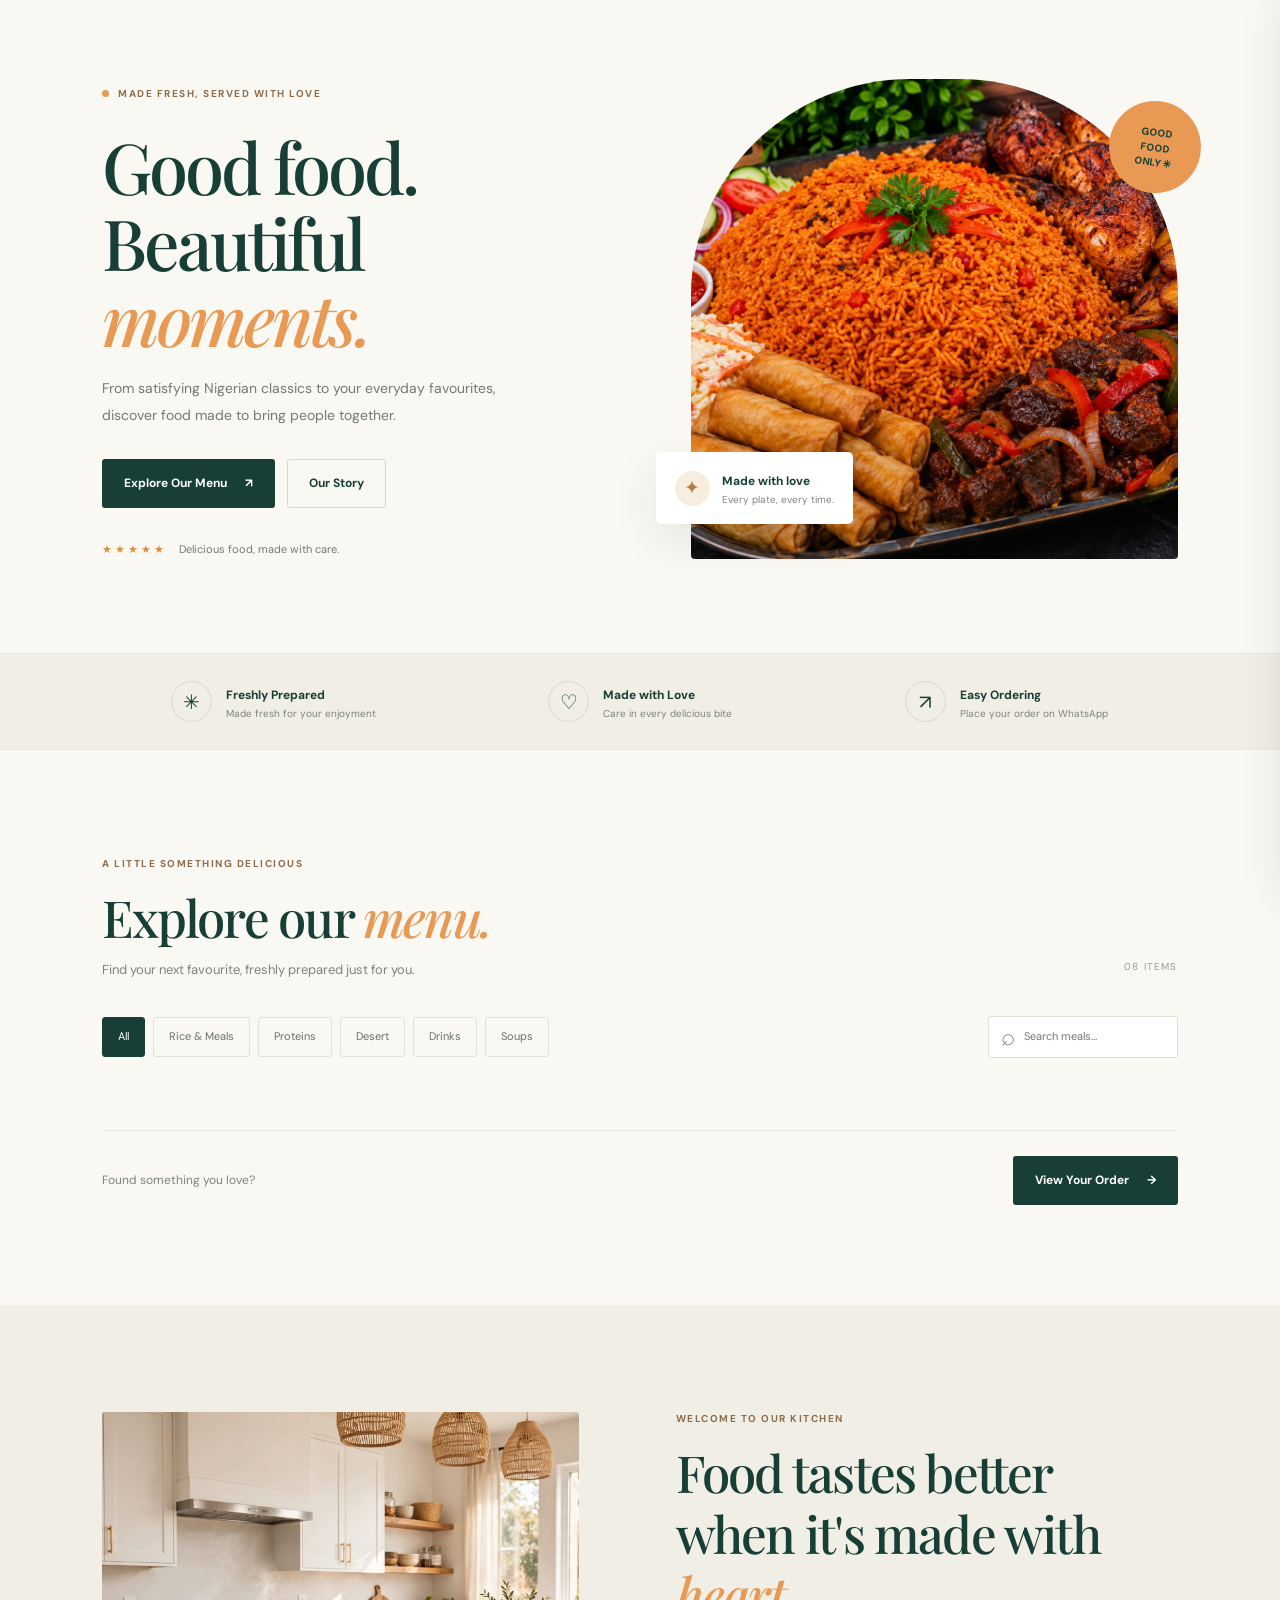
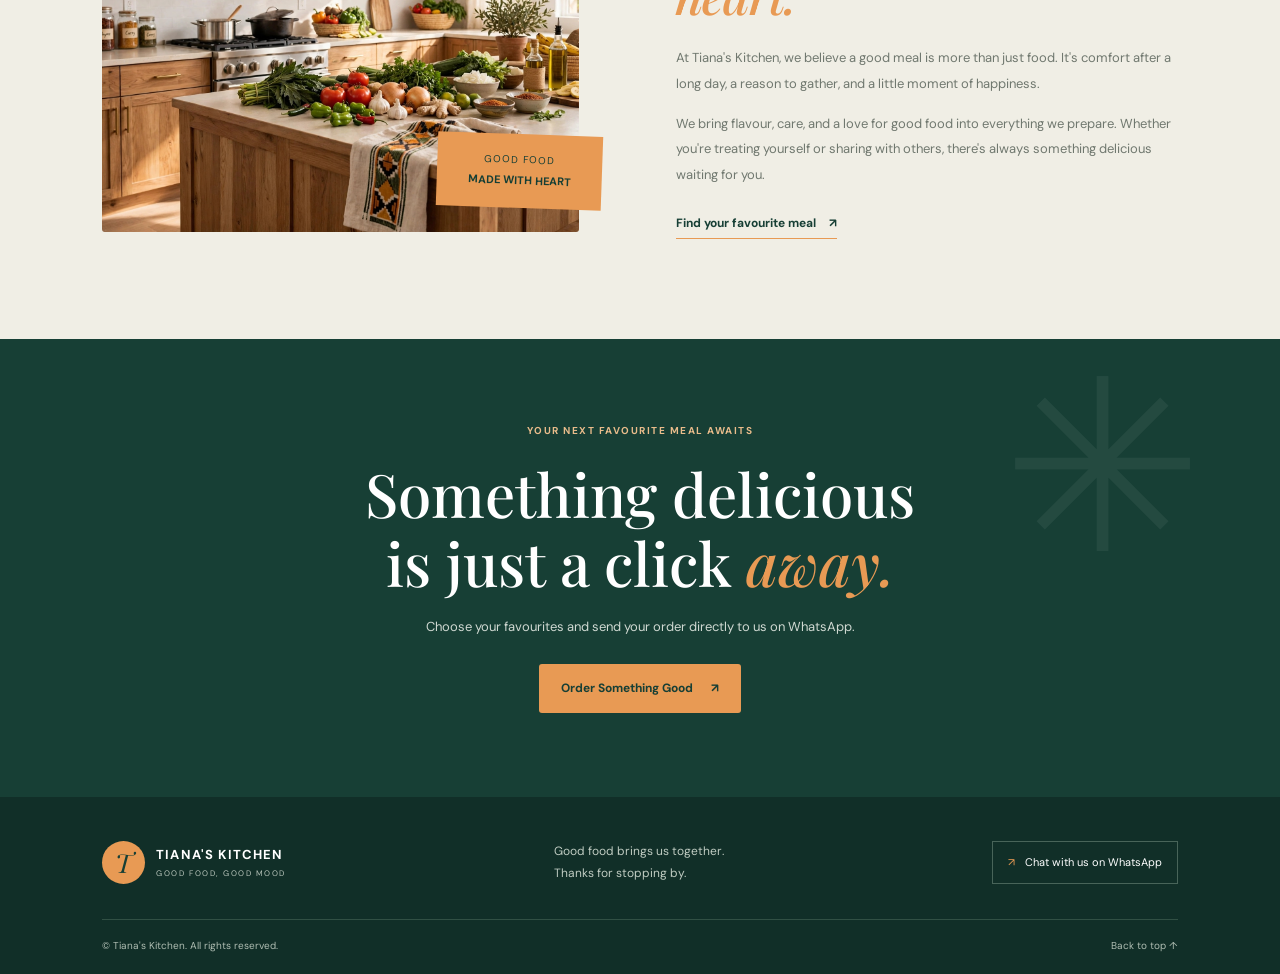
==== index.html @ a9c39710 "Upload project files" ====
<!DOCTYPE html>
<html lang="en">
<head>
  <meta charset="UTF-8">
  <meta name="viewport" content="width=device-width, initial-scale=1.0">
  <meta name="theme-color" content="#173f35">
  <meta name="description" content="Discover delicious meals at Tiana's Kitchen. Explore our menu and order your favourites on WhatsApp.">
  <title>Tiana's Kitchen | Good Food, Beautifully Made</title>
  <link rel="icon" href="FAVICON.jpg">
  <link rel="preconnect" href="https://fonts.googleapis.com">
  <link rel="preconnect" href="https://fonts.gstatic.com" crossorigin>
  <link href="https://fonts.googleapis.com/css2?family=DM+Sans:wght@400;500;600;700&family=Playfair+Display:wght@500;600;700&display=swap" rel="stylesheet">
  <link rel="stylesheet" href="style.css">
</head>
<body>

  <!-- Announcennouncement">
    Freshly prepared, full of flavour, made with love.
  </div>

  <!--Header>
  <header class="header" id="top">
    <a class="logo" href="#top" aria-label="Tiana's Kitchen home">
      <span class="logo-mark">T</span>
      <span class="logo-copy">
        <strong>TIANA'S KITCHEN</strong>
        <small>GOOD FOOD, GOOD MOOD</small>
      </span>
    </a>

    <button class="menu-toggle" id="menuToggle"
      aria-label="Toggle navigation" aria-expanded="false">
      ☰
    </button>

    <nav class="nav" id="mainNav">
      <a href="#top">Home</a>
      <a href="#menu">Our Menu</a>
      <a href="#story">Our Story</a>
      <a href="#contact">Contact</a>
    </nav>

    <button class="header-cart" id="headerCart">
      <span>My Order</span>
      <span class="cart-count" id="headerCartCount">0</span>
    </button>
  </header>

  <main>
    <!-- Hero -->
    <section class="hero">
      <div class="hero-content">
        <span class="eyebrow">
          <span class="eyebrow-dot"></span>
          MADE FRESH, SERVED WITH LOVE
        </span>

        <h1>Good food.<br>Beautiful <em>moments.</em></h1>

        <p class="hero-description">
          From satisfying Nigerian classics to your everyday favourites,
          discover food made to bring people together.
        </p>

        <div class="hero-actions">
          <a href="#menu" class="button button-primary">
            Explore Our Menu <span>↗</span>
          </a>
          <a href="#story" class="button button-outline">
            Our Story
          </a>
        </div>

        <div class="hero-note">
          <span class="stars">★★★★★</span>
          <span>Delicious food, made with care.</span>
        </div>
      </div>

      <div class="hero-visual">
        <img
          src="party-jollof-combo.png"
          alt="A freshly prepared meal"
          class="hero-image"
        >
        <div class="hero-image-overlay"></div>

        <div class="floating-card">
          <span class="floating-icon">✦</span>
          <div>
            <strong>Made with love</strong>
            <p>Every plate, every time.</p>
          </div>
        </div>

        <div class="hero-stamp">
          <span>GOOD</span>
          <span>FOOD</span>
          <span>ONLY ✳</span>
        </div>
      </div>
    </section>

    <!-- Benefits -->
    <section class="benefits" aria-label="Our values">
      <div class="benefit">
        <span class="benefit-icon">✳</span>
        <div>
          <strong>Freshly Prepared</strong>
          <p>Made fresh for your enjoyment</p>
        </div>
      </div>

      <div class="benefit">
        <span class="benefit-icon">♡</span>
        <div>
          <strong>Made with Love</strong>
          <p>Care in every delicious bite</p>
        </div>
      </div>

      <div class="benefit">
        <span class="benefit-icon">↗</span>
        <div>
          <strong>Easy Ordering</strong>
          <p>Place your order on WhatsApp</p>
        </div>
      </div>
    </section>

    <!-- Menu -->
    <section class="menu-section section-padding" id="menu">
      <div class="section-heading">
        <div>
          <span class="eyebrow">A LITTLE SOMETHING DELICIOUS</span>
          <h2>Explore our <em>menu.</em></h2>
          <p>Find your next favourite, freshly prepared just for you.</p>
        </div>

        <span class="menu-counter" id="menuCounter">08 ITEMS</span>
      </div>

      <div class="menu-toolbar">
        <div class="category-list" id="categoryList">
          <button class="category-btn active" data-category="All">All</button>
          <button class="category-btn" data-category="Rice & Meals">Rice & Meals</button>
          <button class="category-btn" data-category="Proteins">Proteins</button>
          <button class="category-btn" data-category="Desert">Desert</button>
          <button class="category-btn" data-category="Drinks">Drinks</button>
          <button class="category-btn" data-category="Soups">Soups</button>
        </div>

        <label class="search-box">
          <span>⌕</span>
          <input
            type="search"
            id="menuSearch"
            placeholder="Search meals..."
            aria-label="Search meals"
          >
        </label>
      </div>

      <div class="meal-grid" id="mealGrid"></div>

      <div class="empty-state" id="emptyState" hidden>
        <span>⌕</span>
        <h3>No meals found</h3>
        <p>Try another search or choose a different category.</p>
        <button class="button button-primary" id="resetFilters">View all meals</button>
      </div>

      <div class="menu-bottom">
        <p>Found something you love?</p>
        <button class="button button-dark" id="viewCartButton">
          View Your Order <span>→</span>
        </button>
      </div>
    </section>

    <!-- Story -->
    <section class="story-section section-padding" id="story">
      <div class="story-image-wrap">
        <img
          src="IMG-20261110-WA9549.jpg"
          alt="A warm and welcoming kitchen"
          loading="lazy"
        >
        <div class="story-badge">
          <span>GOOD FOOD</span>
          <strong>MADE WITH HEART</strong>
        </div>
      </div>

      <div class="story-content">
        <span class="eyebrow">WELCOME TO OUR KITCHEN</span>
        <h2>Food tastes better when it's made with <em>heart.</em></h2>
        <p>
          At Tiana's Kitchen, we believe a good meal is more than just food.
          It's comfort after a long day, a reason to gather, and a little
          moment of happiness.
        </p>
        <p>
          We bring flavour, care, and a love for good food into everything
          we prepare. Whether you're treating yourself or sharing with
          others, there's always something delicious waiting for you.
        </p>
        <a href="#menu" class="text-link">Find your favourite meal <span>↗</span></a>
      </div>
    </section>

    <!-- CTA -->
    <section class="cta-section">
      <div class="cta-decoration">✳</div>
      <span class="eyebrow">YOUR NEXT FAVOURITE MEAL AWAITS</span>
      <h2>Something delicious<br>is just a click <em>away.</em></h2>
      <p>Choose your favourites and send your order directly to us on WhatsApp.</p>
      <a href="#menu" class="button button-light">Order Something Good <span>↗</span></a>
    </section>
  </main>

  <!-- Footer -->
  <footer class="footer" id="contact">
    <div class="footer-main">
      <a class="logo footer-logo" href="#top">
        <span class="logo-mark">T</span>
        <span class="logo-copy">
          <strong>TIANA'S KITCHEN</strong>
          <small>GOOD FOOD, GOOD MOOD</small>
        </span>
      </a>

      <p>Good food brings us together.<br>Thanks for stopping by.</p>

      <a class="footer-contact" id="footerWhatsApp" href="#" target="_blank" rel="noopener">
        <span>↗</span> Chat with us on WhatsApp
      </a>
    </div>

    <div class="footer-bottom">
      <span>© <span id="currentYear"></span> Tiana's Kitchen. All rights reserved.</span>
      <a href="#top">Back to top ↑</a>
    </div>
  </footer>

  <!-- Cart overlay -->
  <div class="cart-overlay" id="cartOverlay"></div>

  <!-- Cart drawer -->
  <aside class="cart-drawer" id="cartDrawer" aria-label="Your order" aria-hidden="true">
    <div class="cart-header">
      <div>
        <span class="eyebrow">YOUR SELECTION</span>
        <h2>Your <em>order.</em></h2>
      </div>
      <button class="close-cart" id="closeCart" aria-label="Close cart">×</button>
    </div>

    <div class="cart-items" id="cartItems"></div>

    <div class="cart-empty" id="cartEmpty">
      <span>♡</span>
      <h3>Your cart is waiting</h3>
      <p>Add something delicious from our menu.</p>
      <button class="button button-primary" id="continueShopping">Explore Menu</button>
    </div>

    <div class="cart-footer" id="cartFooter" hidden>
      <div class="subtotal-row">
        <span>Subtotal</span>
        <strong id="cartSubtotal">₦0</strong>
      </div>
      <p class="cart-disclaimer">
        Delivery fees and final details can be confirmed on WhatsApp.
      </p>
      <button class="button button-whatsapp" id="checkoutButton">
        <span>↗</span> Order via WhatsApp
      </button>
      <button class="clear-cart" id="clearCart">Clear order</button>
    </div>
  </aside>

  <!-- Mobile order bar -->
  <button class="mobile-cart-bar" id="mobileCartBar" hidden>
    <span>View your order · <span id="mobileCartCount">0</span> items</span>
    <strong id="mobileCartTotal">₦0</strong>
  </button>

  <div class="toast" id="toast" role="status" aria-live="polite"></div>

  <script src="script.js"></script>
</body>
</html>
---- style.css ----
:root {
  --green: #173f35;
  --green-light: #285b4b;
  --cream: #faf8f2;
  --white: #ffffff;
  --orange: #e89a54;
  --text: #26342e;
  --muted: #7d847d;
  --border: #e9e7df;
  --serif: "Playfair Display", Georgia, serif;
  --sans: "DM Sans", Arial, sans-serif;
  --shadow: 0 15px 45px rgba(26, 49, 39, 0.09);
}

* {
  box-sizing: border-box;
  margin: 0;
  padding: 0;
}

html {
  scroll-behavior: smooth;
  scroll-padding-top: 95px;
}

body {
  background: var(--cream);
  color: var(--text);
  font-family: var(--sans);
  font-size: 15px;
  line-height: 1.6;
  overflow-x: hidden;
}

body.cart-open {
  overflow: hidden;
}

button,
input {
  font: inherit;
}

button,
a {
  -webkit-tap-highlight-color: transparent;
}

button {
  cursor: pointer;
}

a {
  color: inherit;
  text-decoration: none;
}

img {
  display: block;
  width: 100%;
  object-fit: cover;
}

button:focus-visible,
a:focus-visible,
input:focus-visible {
  outline: 3px solid var(--orange);
  outline-offset: 3px;
}

[hidden] {
  display: none !important;
}

/* Announcement */

.announcement {
  padding: 8px 16px;
  background: var(--green);
  color: #fff;
  text-align: center;
  font-size: 11px;
  letter-spacing: 0.09em;
}

/* Header */

.header {
  min-height: 86px;
  padding: 17px 6.5%;
  display: flex;
  align-items: center;
  justify-content: space-between;
  gap: 25px;
  background: var(--cream);
  border-bottom: 1px solid rgba(23, 63, 53, 0.08);
  position: sticky;
  top: 0;
  z-index: 20;
}

.logo {
  display: inline-flex;
  align-items: center;
  gap: 11px;
  flex-shrink: 0;
}

.logo-mark {
  width: 43px;
  height: 43px;
  display: grid;
  place-items: center;
  background: var(--green);
  color: white;
  border-radius: 50%;
  font-family: var(--serif);
  font-size: 26px;
  font-style: italic;
}

.logo-copy {
  display: flex;
  flex-direction: column;
  line-height: 1.35;
}

.logo-copy strong {
  color: var(--green);
  font-size: 13px;
  letter-spacing: 0.08em;
}

.logo-copy small {
  margin-top: 4px;
  font-size: 8px;
  letter-spacing: 0.19em;
  color: var(--muted);
}

.nav {
  display: flex;
  align-items: center;
  gap: clamp(17px, 3vw, 38px);
}

.nav a {
  color: #525d55;
  font-size: 13px;
  transition: color 0.2s;
}

.nav a:hover {
  color: var(--orange);
}

.header-cart {
  display: inline-flex;
  align-items: center;
  gap: 10px;
  padding: 11px 15px;
  border: 1px solid #d9ded7;
  border-radius: 4px;
  background: transparent;
  color: var(--green);
  font-size: 12px;
  font-weight: 700;
  white-space: nowrap;
}

.cart-count {
  min-width: 22px;
  height: 22px;
  padding: 0 5px;
  display: grid;
  place-items: center;
  background: var(--green);
  color: white;
  border-radius: 50%;
  font-size: 10px;
}

.menu-toggle {
  display: none;
  border: 0;
  background: none;
  color: var(--green);
  font-size: 27px;
}

/* Shared */

.section-padding {
  padding: 100px 8%;
}

.eyebrow {
  display: inline-flex;
  align-items: center;
  gap: 9px;
  color: #8b6d4c;
  font-size: 10px;
  font-weight: 700;
  letter-spacing: 0.15em;
}

.eyebrow-dot {
  width: 7px;
  height: 7px;
  background: var(--orange);
  border-radius: 50%;
}

h1,
h2,
h3 {
  font-weight: 500;
}

h1,
h2 {
  font-family: var(--serif);
}

h1 em,
h2 em {
  color: var(--orange);
  font-weight: 500;
}

.button {
  min-height: 49px;
  padding: 13px 21px;
  display: inline-flex;
  align-items: center;
  justify-content: center;
  gap: 18px;
  border: 1px solid transparent;
  border-radius: 3px;
  font-size: 12px;
  font-weight: 700;
  transition: background 0.2s, color 0.2s, transform 0.2s;
}

.button:hover {
  transform: translateY(-2px);
}

.button-primary {
  background: var(--green);
  color: white;
}

.button-primary:hover,
.button-dark:hover {
  background: var(--green-light);
}

.button-outline {
  border-color: #d7d9cf;
  background: transparent;
  color: var(--green);
}

.button-outline:hover {
  border-color: var(--green);
  background: white;
}

.button-dark {
  background: var(--green);
  color: white;
}

/* Hero */

.hero {
  min-height: 560px;
  padding: 65px 8% 80px;
  display: grid;
  grid-template-columns: 1fr 0.93fr;
  align-items: center;
  gap: 6%;
}

.hero-content {
  max-width: 560px;
  padding: 15px 0;
}

.hero h1 {
  margin: 24px 0 19px;
  color: var(--green);
  font-size: clamp(49px, 5.5vw, 76px);
  line-height: 1.08;
  letter-spacing: -0.045em;
}

.hero-description {
  max-width: 430px;
  color: #737a72;
  font-size: 14px;
  line-height: 1.95;
}

.hero-actions {
  margin-top: 29px;
  display: flex;
  flex-wrap: wrap;
  gap: 12px;
}

.hero-note {
  margin-top: 33px;
  display: flex;
  align-items: center;
  gap: 12px;
  color: #737a72;
  font-size: 11px;
}

.stars {
  color: #d78e43;
  letter-spacing: 3px;
}

.hero-visual {
  min-height: 410px;
  height: min(40vw, 480px);
  position: relative;
}

.hero-image {
  height: 100%;
  border-radius: 45% 45% 4px 4px;
  object-fit: cover;
}

.hero-image-overlay {
  position: absolute;
  inset: 0;
  border-radius: 45% 45% 4px 4px;
  background: linear-gradient(180deg, transparent 55%, rgba(20, 36, 25, 0.15));
  pointer-events: none;
}

.floating-card {
  position: absolute;
  left: -35px;
  bottom: 35px;
  padding: 16px 19px;
  display: flex;
  align-items: center;
  gap: 12px;
  background: white;
  box-shadow: var(--shadow);
  border-radius: 5px;
}

.floating-icon {
  width: 35px;
  height: 35px;
  display: grid;
  place-items: center;
  background: #f8eee0;
  color: #b87d3f;
  border-radius: 50%;
  font-size: 19px;
}

.floating-card strong {
  color: var(--green);
  font-size: 12px;
}

.floating-card p {
  color: var(--muted);
  font-size: 10px;
}

.hero-stamp {
  width: 92px;
  height: 92px;
  position: absolute;
  top: 22px;
  right: -23px;
  display: flex;
  flex-direction: column;
  justify-content: center;
  align-items: center;
  background: var(--orange);
  color: var(--green);
  border-radius: 50%;
  font-size: 10px;
  font-weight: 700;
  line-height: 1.5;
  transform: rotate(9deg);
}

/* Benefits */

.benefits {
  padding: 27px 8%;
  display: grid;
  grid-template-columns: repeat(3, 1fr);
  gap: 24px;
  background: #f0eee5;
  border-top: 1px solid #e9e6dc;
  border-bottom: 1px solid #e9e6dc;
}

.benefit {
  display: flex;
  justify-content: center;
  align-items: center;
  gap: 14px;
}

.benefit-icon {
  width: 41px;
  height: 41px;
  display: grid;
  place-items: center;
  flex-shrink: 0;
  border: 1px solid #dcd8cb;
  border-radius: 50%;
  color: var(--green);
  font-size: 20px;
}

.benefit strong {
  color: var(--green);
  font-size: 12px;
}

.benefit p {
  color: var(--muted);
  font-size: 10px;
}

/* Menu */

.menu-section {
  background: var(--cream);
}

.section-heading {
  display: flex;
  align-items: flex-end;
  justify-content: space-between;
  gap: 20px;
}

.section-heading h2,
.story-content h2 {
  margin-top: 13px;
  color: var(--green);
  font-size: clamp(36px, 4vw, 51px);
  line-height: 1.2;
  letter-spacing: -0.035em;
}

.section-heading p {
  margin-top: 12px;
  color: var(--muted);
  font-size: 13px;
}

.menu-counter {
  padding-bottom: 6px;
  color: #9a9b8e;
  font-size: 10px;
  letter-spacing: 0.12em;
  white-space: nowrap;
}

.menu-toolbar {
  margin: 35px 0 27px;
  display: flex;
  align-items: center;
  justify-content: space-between;
  gap: 20px;
}

.category-list {
  display: flex;
  flex-wrap: wrap;
  gap: 8px;
}

.category-btn {
  padding: 10px 15px;
  border: 1px solid #e1e0d7;
  border-radius: 3px;
  background: transparent;
  color: #687168;
  font-size: 11px;
  transition: 0.2s;
}

.category-btn:hover,
.category-btn.active {
  border-color: var(--green);
  background: var(--green);
  color: white;
}

.search-box {
  min-width: 190px;
  max-width: 240px;
  padding: 0 12px;
  display: flex;
  align-items: center;
  gap: 9px;
  border: 1px solid #e1e0d7;
  border-radius: 3px;
  background: white;
  color: #8c928b;
}

.search-box > span {
  font-size: 24px;
}

.search-box input {
  width: 100%;
  min-width: 0;
  padding: 11px 0;
  border: 0;
  outline: none;
  background: transparent;
  color: var(--text);
  font-size: 11px;
}

.meal-grid {
  display: grid;
  grid-template-columns: repeat(4, minmax(0, 1fr));
  gap: 25px 19px;
}

.meal-card {
  min-width: 0;
  overflow: hidden;
  border: 1px solid #eeece4;
  background: white;
  border-radius: 4px;
  transition: transform 0.25s, box-shadow 0.25s;
  animation: appear 0.35s ease both;
}

.meal-card:hover {
  transform: translateY(-5px);
  box-shadow: var(--shadow);
}

.meal-image-wrap {
  height: 190px;
  position: relative;
  overflow: hidden;
  background: #eee9df;
}

.meal-image {
  width: 100%;
  height: 100%;
  object-fit: cover;
  transition: transform 0.5s;
}

.meal-card:hover .meal-image {
  transform: scale(1.05);
}

.meal-tag {
  position: absolute;
  top: 12px;
  left: 12px;
  max-width: calc(100% - 24px);
  padding: 6px 9px;
  background: var(--cream);
  color: var(--green);
  border-radius: 2px;
  font-size: 9px;
  font-weight: 700;
}

.meal-content {
  padding: 16px 14px 14px;
}

.meal-category {
  color: #9a805f;
  font-size: 9px;
  font-weight: 700;
  letter-spacing: 0.1em;
  text-transform: uppercase;
}

.meal-content h3 {
  margin-top: 7px;
  color: var(--green);
  font-family: var(--serif);
  font-size: 19px;
  line-height: 1.3;
}

.meal-description {
  min-height: 47px;
  margin-top: 7px;
  color: var(--muted);
  font-size: 11px;
  line-height: 1.65;
}

.meal-card-bottom {
  margin-top: 15px;
  padding-top: 13px;
  display: flex;
  align-items: center;
  justify-content: space-between;
  gap: 8px;
  border-top: 1px solid #f0eee8;
}

.meal-price {
  color: var(--green);
  font-size: 15px;
  font-weight: 700;
  white-space: nowrap;
}

.add-button {
  width: 34px;
  height: 34px;
  display: grid;
  place-items: center;
  border: 0;
  border-radius: 3px;
  background: var(--green);
  color: white;
  font-size: 21px;
  transition: background 0.2s, transform 0.2s;
}

.add-button:hover {
  background: var(--orange);
  color: var(--green);
  transform: scale(1.05);
}

.empty-state {
  padding: 55px 15px;
  text-align: center;
}

.empty-state > span {
  color: var(--orange);
  font-size: 35px;
}

.empty-state h3 {
  margin-top: 10px;
  color: var(--green);
  font-family: var(--serif);
  font-size: 25px;
}

.empty-state p {
  margin: 7px 0 20px;
  color: var(--muted);
  font-size: 13px;
}

.menu-bottom {
  margin-top: 45px;
  padding-top: 25px;
  display: flex;
  align-items: center;
  justify-content: space-between;
  gap: 20px;
  border-top: 1px solid var(--border);
}

.menu-bottom p {
  color: var(--muted);
  font-size: 12px;
}

/* Story */

.story-section {
  display: grid;
  grid-template-columns: 0.95fr 1fr;
  align-items: center;
  gap: 9%;
  background: #f0eee5;
}

.story-image-wrap {
  height: 420px;
  position: relative;
}

.story-image-wrap img {
  height: 100%;
  border-radius: 3px;
}

.story-badge {
  min-width: 165px;
  padding: 18px;
  position: absolute;
  right: -23px;
  bottom: 25px;
  display: flex;
  flex-direction: column;
  gap: 4px;
  background: var(--orange);
  color: var(--green);
  text-align: center;
  transform: rotate(2deg);
}

.story-badge span {
  font-size: 10px;
  letter-spacing: 0.1em;
}

.story-badge strong {
  font-size: 11px;
}

.story-content h2 {
  margin-bottom: 20px;
}

.story-content > p {
  margin-bottom: 15px;
  color: #70786f;
  font-size: 13px;
  line-height: 1.95;
}

.text-link {
  margin-top: 12px;
  padding-bottom: 5px;
  display: inline-flex;
  gap: 13px;
  border-bottom: 1px solid var(--orange);
  color: var(--green);
  font-size: 12px;
  font-weight: 700;
}

/* CTA */

.cta-section {
  padding: 78px 20px 84px;
  position: relative;
  overflow: hidden;
  background: var(--green);
  color: white;
  text-align: center;
}

.cta-section .eyebrow {
  color: #e9bc8b;
}

.cta-section h2 {
  margin-top: 18px;
  font-size: clamp(39px, 5vw, 60px);
  line-height: 1.15;
}

.cta-section h2 em {
  color: var(--orange);
}

.cta-section > p {
  max-width: 470px;
  margin: 18px auto 25px;
  color: #d0d9d2;
  font-size: 13px;
  line-height: 1.8;
}

.button-light {
  background: var(--orange);
  color: var(--green);
}

.button-light:hover {
  background: white;
}

.cta-decoration {
  position: absolute;
  top: -62px;
  right: 6%;
  color: rgba(255, 255, 255, 0.06);
  font-size: 240px;
  pointer-events: none;
}

/* Footer */

.footer {
  padding: 44px 8% 20px;
  background: #112f28;
  color: white;
}

.footer-main {
  padding-bottom: 35px;
  display: flex;
  align-items: center;
  justify-content: space-between;
  flex-wrap: wrap;
  gap: 25px;
}

.footer-logo .logo-mark {
  background: var(--orange);
  color: var(--green);
}

.footer-logo .logo-copy strong {
  color: white;
}

.footer-logo .logo-copy small {
  color: #b7c4ba;
}

.footer-main > p {
  color: #c0ccc2;
  font-size: 12px;
  line-height: 1.8;
}

.footer-contact {
  padding: 12px 15px;
  border: 1px solid #486459;
  color: white;
  font-size: 11px;
}

.footer-contact span {
  margin-right: 7px;
  color: var(--orange);
}

.footer-bottom {
  padding-top: 18px;
  display: flex;
  justify-content: space-between;
  gap: 20px;
  border-top: 1px solid #315044;
  color: #b0beb3;
  font-size: 10px;
}

.footer-bottom a:hover {
  color: var(--orange);
}

/* Cart overlay and drawer */

.cart-overlay {
  position: fixed;
  inset: 0;
  z-index: 40;
  background: rgba(14, 28, 21, 0.55);
  opacity: 0;
  visibility: hidden;
  transition: opacity 0.25s, visibility 0.25s;
}

.cart-overlay.open {
  opacity: 1;
  visibility: visible;
}

.cart-drawer {
  width: min(440px, 100%);
  height: 100%;
  padding: 25px;
  position: fixed;
  top: 0;
  right: 0;
  z-index: 41;
  display: flex;
  flex-direction: column;
  background: var(--cream);
  box-shadow: -15px 0 45px rgba(0, 0, 0, 0.12);
  transform: translateX(105%);
  transition: transform 0.3s ease;
}

.cart-drawer.open {
  transform: translateX(0);
}

.cart-header {
  padding-bottom: 20px;
  display: flex;
  align-items: center;
  justify-content: space-between;
  border-bottom: 1px solid var(--border);
}

.cart-header h2 {
  margin-top: 5px;
  color: var(--green);
  font-size: 34px;
}

.close-cart {
  width: 38px;
  height: 38px;
  border: 1px solid var(--border);
  border-radius: 50%;
  background: white;
  color: var(--green);
  font-size: 25px;
}

.cart-items {
  flex: 1;
  min-height: 0;
  padding: 12px 0;
  overflow-y: auto;
}

.cart-item {
  padding: 15px 0;
  display: grid;
  grid-template-columns: 78px 1fr;
  gap: 13px;
  border-bottom: 1px solid var(--border);
}

.cart-item img {
  width: 78px;
  height: 83px;
  border-radius: 3px;
  background: #eee9df;
}

.cart-item h3 {
  color: var(--green);
  font-family: var(--serif);
  font-size: 16px;
}

.cart-item-price {
  margin-top: 4px;
  color: #777f75;
  font-size: 11px;
}

.cart-item-controls {
  margin-top: 10px;
  display: flex;
  align-items: center;
  gap: 10px;
}

.quantity-control {
  display: inline-flex;
  align-items: center;
  gap: 12px;
  border: 1px solid #dedfd6;
  border-radius: 3px;
  background: white;
}

.quantity-control button {
  width: 29px;
  height: 28px;
  border: 0;
  background: transparent;
  color: var(--green);
  font-size: 17px;
}

.quantity-control span {
  min-width: 10px;
  text-align: center;
  font-size: 12px;
}

.remove-item {
  border: 0;
  background: transparent;
  color: #9b6553;
  font-size: 10px;
}

.cart-empty {
  margin: auto 0;
  padding: 25px 0;
  text-align: center;
}

.cart-empty > span {
  color: var(--orange);
  font-size: 42px;
}

.cart-empty h3 {
  margin-top: 10px;
  color: var(--green);
  font-family: var(--serif);
  font-size: 24px;
}

.cart-empty p {
  margin: 7px 0 20px;
  color: var(--muted);
  font-size: 12px;
}

.cart-footer {
  padding-top: 20px;
  border-top: 1px solid var(--border);
}

.subtotal-row {
  display: flex;
  align-items: center;
  justify-content: space-between;
  color: var(--green);
  font-size: 14px;
}

.subtotal-row strong {
  font-size: 21px;
}

.cart-disclaimer {
  margin: 8px 0 16px;
  color: var(--muted);
  font-size: 10px;
  line-height: 1.7;
}

.button-whatsapp {
  width: 100%;
  background: #1e714a;
  color: white;
}

.button-whatsapp:hover {
  background: #155738;
}

.clear-cart {
  width: 100%;
  margin-top: 12px;
  padding: 8px;
  border: 0;
  background: transparent;
  color: #987365;
  font-size: 11px;
}

.mobile-cart-bar {
  display: none;
}

.toast {
  max-width: calc(100% - 30px);
  padding: 12px 18px;
  position: fixed;
  bottom: 25px;
  left: 50%;
  z-index: 60;
  background: var(--green);
  color: white;
  border-radius: 4px;
  box-shadow: var(--shadow);
  font-size: 12px;
  opacity: 0;
  pointer-events: none;
  transform: translate(-50%, 15px);
  transition: opacity 0.2s, transform 0.2s;
}

.toast.show {
  opacity: 1;
  transform: translate(-50%, 0);
}

/* Animations */

@keyframes appear {
  from {
    opacity: 0;
    transform: translateY(8px);
  }
  to {
    opacity: 1;
    transform: translateY(0);
  }
}

/* Tablet */

@media (max-width: 1050px) {
  .header {
    padding-right: 4%;
    padding-left: 4%;
  }

  .hero {
    padding-right: 6%;
    padding-left: 6%;
    gap: 5%;
  }

  .section-padding {
    padding: 80px 6%;
  }

  .meal-grid {
    grid-template-columns: repeat(3, minmax(0, 1fr));
  }

  .meal-image-wrap {
    height: 210px;
  }

  .nav {
    gap: 18px;
  }

  .logo-copy strong {
    font-size: 11px;
  }
}

/* Mobile */

@media (max-width: 760px) {
  html {
    scroll-padding-top: 76px;
  }

  body {
    padding-bottom: 0;
  }

  .announcement {
    padding: 7px 10px;
    font-size: 9px;
    letter-spacing: 0.04em;
  }

  .header {
    min-height: 72px;
    padding: 12px 5%;
    gap: 12px;
  }

  .logo {
    gap: 8px;
  }

  .logo-mark {
    width: 38px;
    height: 38px;
    font-size: 23px;
  }

  .logo-copy strong {
    font-size: 10px;
  }

  .logo-copy small {
    font-size: 7px;
  }

  .menu-toggle {
    display: block;
    margin-left: auto;
  }

  .nav {
    padding: 14px 5% 20px;
    position: absolute;
    top: 100%;
    right: 0;
    left: 0;
    display: none;
    align-items: stretch;
    flex-direction: column;
    gap: 0;
    background: var(--cream);
    border-bottom: 1px solid var(--border);
    box-shadow: 0 12px 20px rgba(0, 0, 0, 0.05);
  }

  .nav.open {
    display: flex;
  }

  .nav a {
    padding: 12px 0;
    border-bottom: 1px solid var(--border);
  }

  .header-cart {
    padding: 8px;
    gap: 7px;
    font-size: 10px;
  }

  .cart-count {
    min-width: 19px;
    height: 19px;
  }

  .hero {
    padding: 44px 6% 50px;
    grid-template-columns: 1fr;
    gap: 35px;
  }

  .hero h1 {
    margin-top: 19px;
    font-size: clamp(48px, 11vw, 66px);
  }

  .hero-description {
    font-size: 13px;
  }

  .hero-visual {
    width: 88%;
    height: 350px;
    min-height: 0;
    margin: 0 auto;
  }

  .floating-card {
    left: -20px;
    bottom: 25px;
    padding: 12px;
  }

  .hero-stamp {
    width: 75px;
    height: 75px;
    right: -20px;
    font-size: 8px;
  }

  .benefits {
    padding: 20px 6%;
    grid-template-columns: 1fr;
    gap: 17px;
  }

  .benefit {
    justify-content: flex-start;
  }

  .benefit-icon {
    width: 37px;
    height: 37px;
  }

  .section-padding {
    padding: 65px 5%;
  }

  .section-heading {
    align-items: flex-start;
  }

  .section-heading h2,
  .story-content h2 {
    font-size: 39px;
  }

  .section-heading p {
    max-width: 290px;
    font-size: 12px;
  }

  .menu-counter {
    padding-top: 7px;
    font-size: 8px;
  }

  .menu-toolbar {
    margin: 25px 0 23px;
    align-items: stretch;
    flex-direction: column-reverse;
    gap: 16px;
  }

  .search-box {
    width: 100%;
    max-width: none;
  }

  .category-list {
    flex-wrap: nowrap;
    padding-bottom: 5px;
    overflow-x: auto;
    scrollbar-width: thin;
  }

  .category-btn {
    flex-shrink: 0;
    padding: 9px 12px;
    font-size: 10px;
  }

  .meal-grid {
    grid-template-columns: repeat(2, minmax(0, 1fr));
    gap: 14px 11px;
  }

  .meal-image-wrap {
    height: clamp(120px, 36vw, 190px);
  }

  .meal-tag {
    top: 7px;
    left: 7px;
    padding: 5px 6px;
    font-size: 8px;
  }

  .meal-content {
    padding: 12px 10px 10px;
  }

  .meal-content h3 {
    font-size: 17px;
  }

  .meal-description {
    min-height: 62px;
    font-size: 10px;
  }

  .meal-card-bottom {
    margin-top: 11px;
    padding-top: 10px;
    gap: 4px;
  }

  .meal-price {
    font-size: 12px;
  }

  .add-button {
    width: 31px;
    height: 31px;
    flex-shrink: 0;
  }

  .menu-bottom {
    margin-top: 30px;
    align-items: flex-start;
    flex-direction: column;
  }

  .story-section {
    grid-template-columns: 1fr;
    gap: 40px;
  }

  .story-image-wrap {
    height: 310px;
    margin-right: 15px;
  }

  .story-badge {
    right: -15px;
    min-width: 145px;
  }

  .story-content > p {
    font-size: 12px;
  }

  .cta-section {
    padding: 65px 6%;
  }

  .cta-section h2 {
    font-size: 42px;
  }

  .cta-section > p {
    font-size: 12px;
  }

  .footer {
    padding: 35px 6% 20px;
  }

  .footer-main {
    align-items: flex-start;
    flex-direction: column;
    gap: 22px;
  }

  .footer-bottom {
    font-size: 9px;
  }

  .cart-drawer {
    padding: 20px;
  }

  .mobile-cart-bar:not([hidden]) {
    position: fixed;
    right: 12px;
    bottom: 12px;
    left: 12px;
    z-index: 30;
    min-height: 54px;
    padding: 12px 16px;
    display: flex;
    align-items: center;
    justify-content: space-between;
    gap: 15px;
    border: 0;
    border-radius: 4px;
    background: var(--green);
    color: white;
    box-shadow: 0 8px 25px rgba(0, 0, 0, 0.18);
    font-size: 12px;
    font-weight: 600;
  }

  .mobile-cart-bar strong {
    color: #f4c18f;
    white-space: nowrap;
  }

  .toast {
    bottom: 82px;
    text-align: center;
  }
}

@media (max-width: 360px) {
  .header-cart > span:first-child {
    display: none;
  }

  .hero-actions .button {
    padding: 12px 14px;
    gap: 10px;
    font-size: 11px;
  }

  .section-heading h2,
  .story-content h2 {
    font-size: 34px;
  }

  .meal-content h3 {
    font-size: 15px;
  }

  .meal-price {
    font-size: 11px;
  }
}

@media (prefers-reduced-motion: reduce) {
  *,
  *::before,
  *::after {
    scroll-behavior: auto !important;
    animation-duration: 0.01ms !important;
    transition-duration: 0.01ms !important;
  }
}
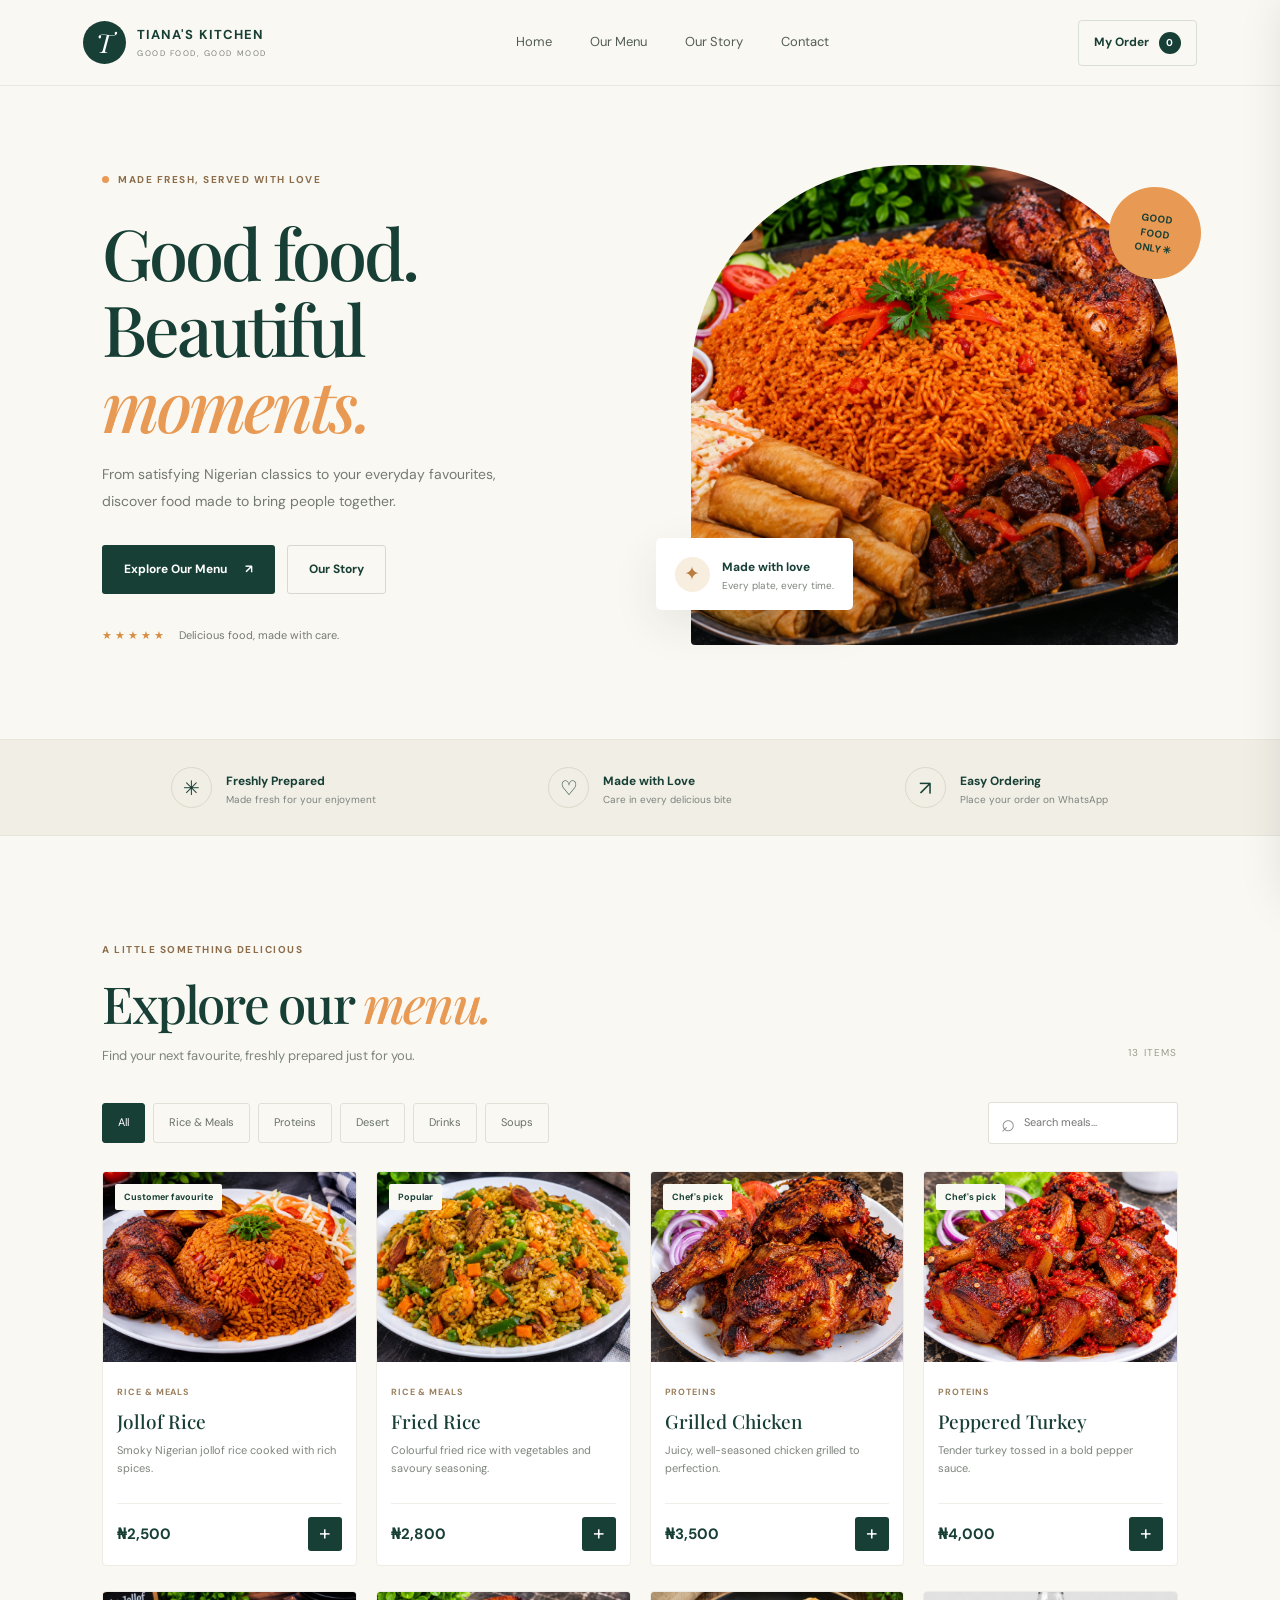
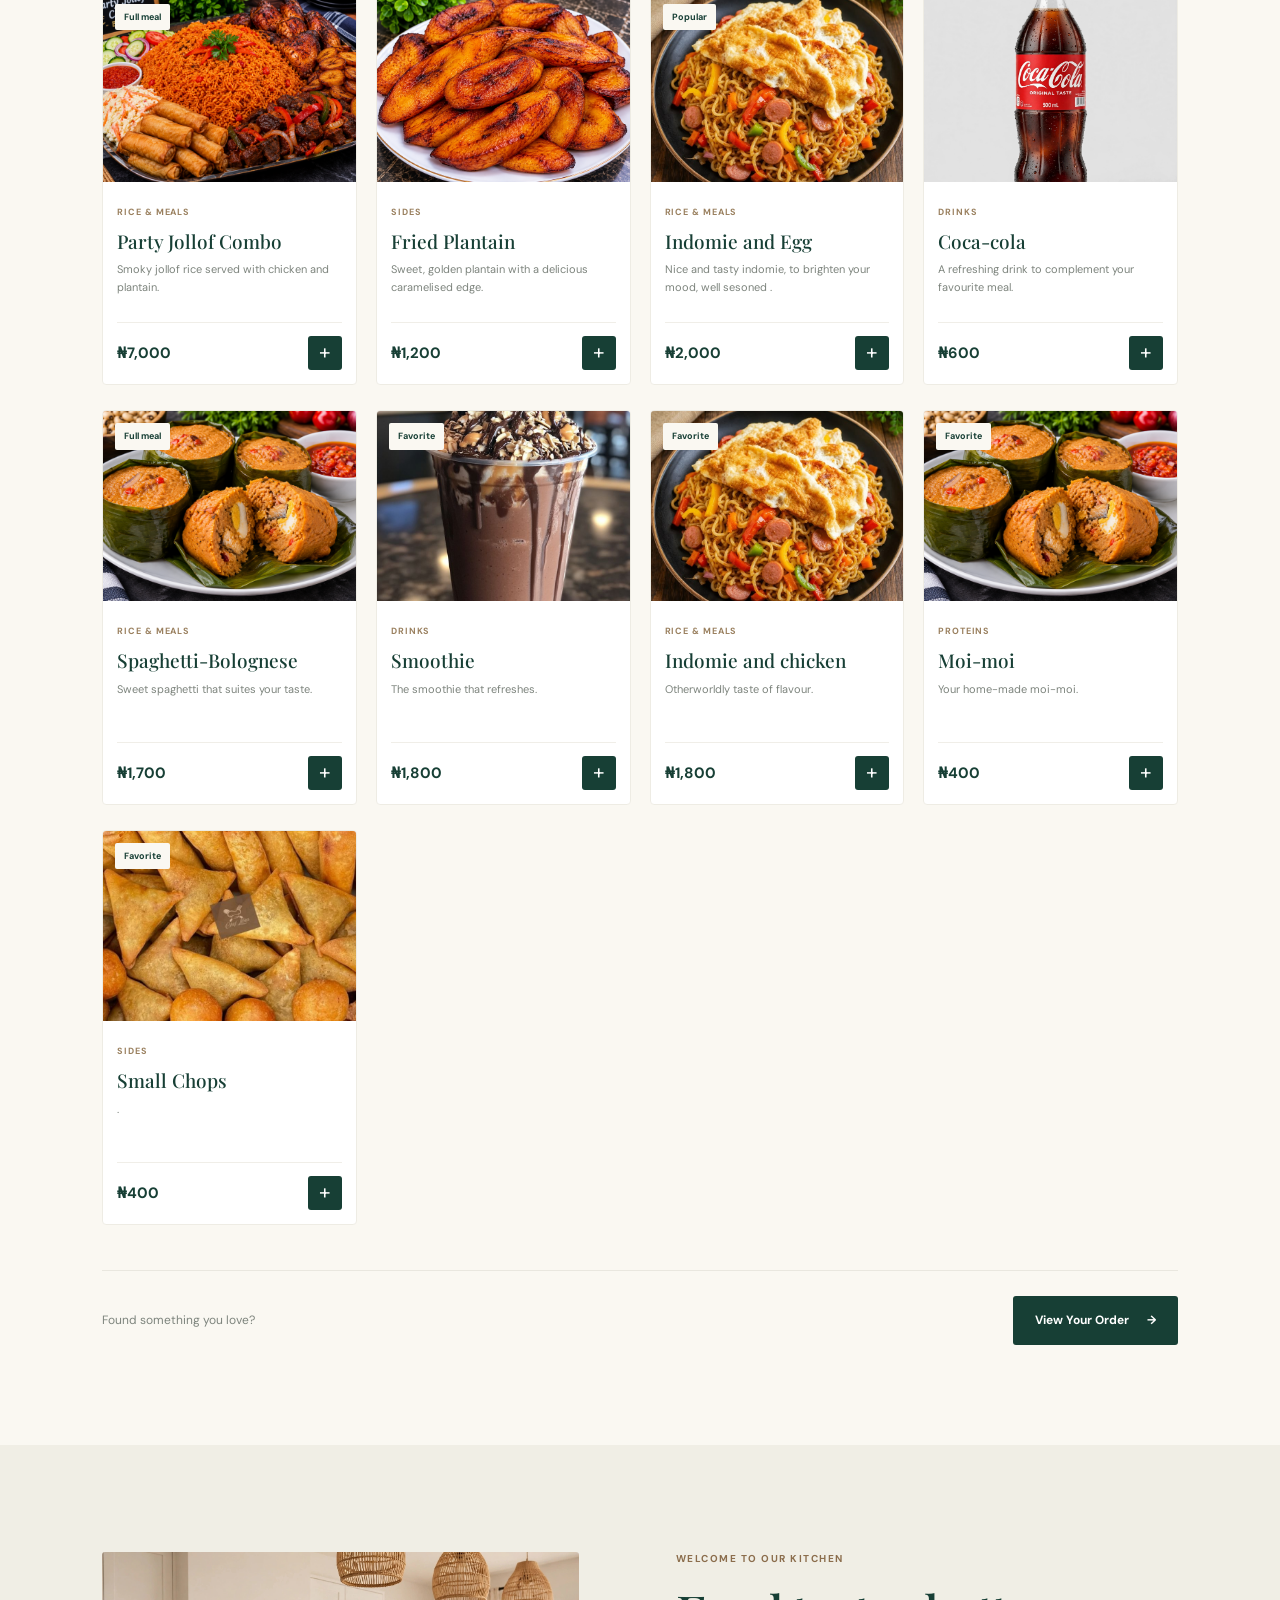
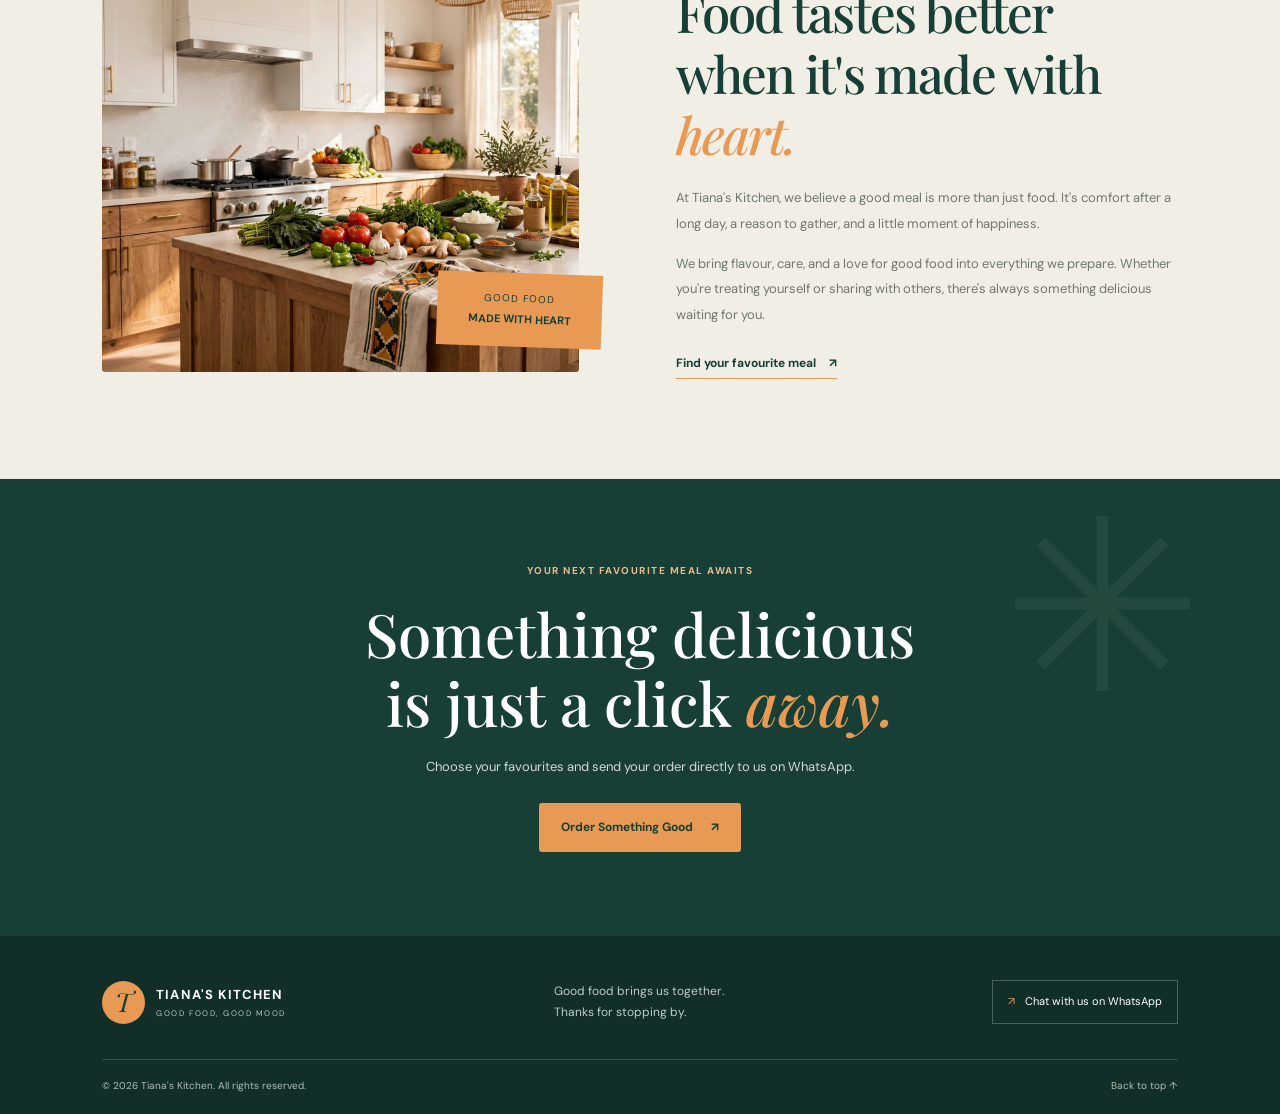
==== commit 9b7bef70: "clean folders and fixed broken images" ====
--- a/index.html
+++ b/index.html
@@ -19,7 +19,7 @@
     Freshly prepared, full of flavour, made with love.
   </div>
 
-  <!--Header>
+  <!--Header --->
   <header class="header" id="top">
     <a class="logo" href="#top" aria-label="Tiana's Kitchen home">
       <span class="logo-mark">T</span>
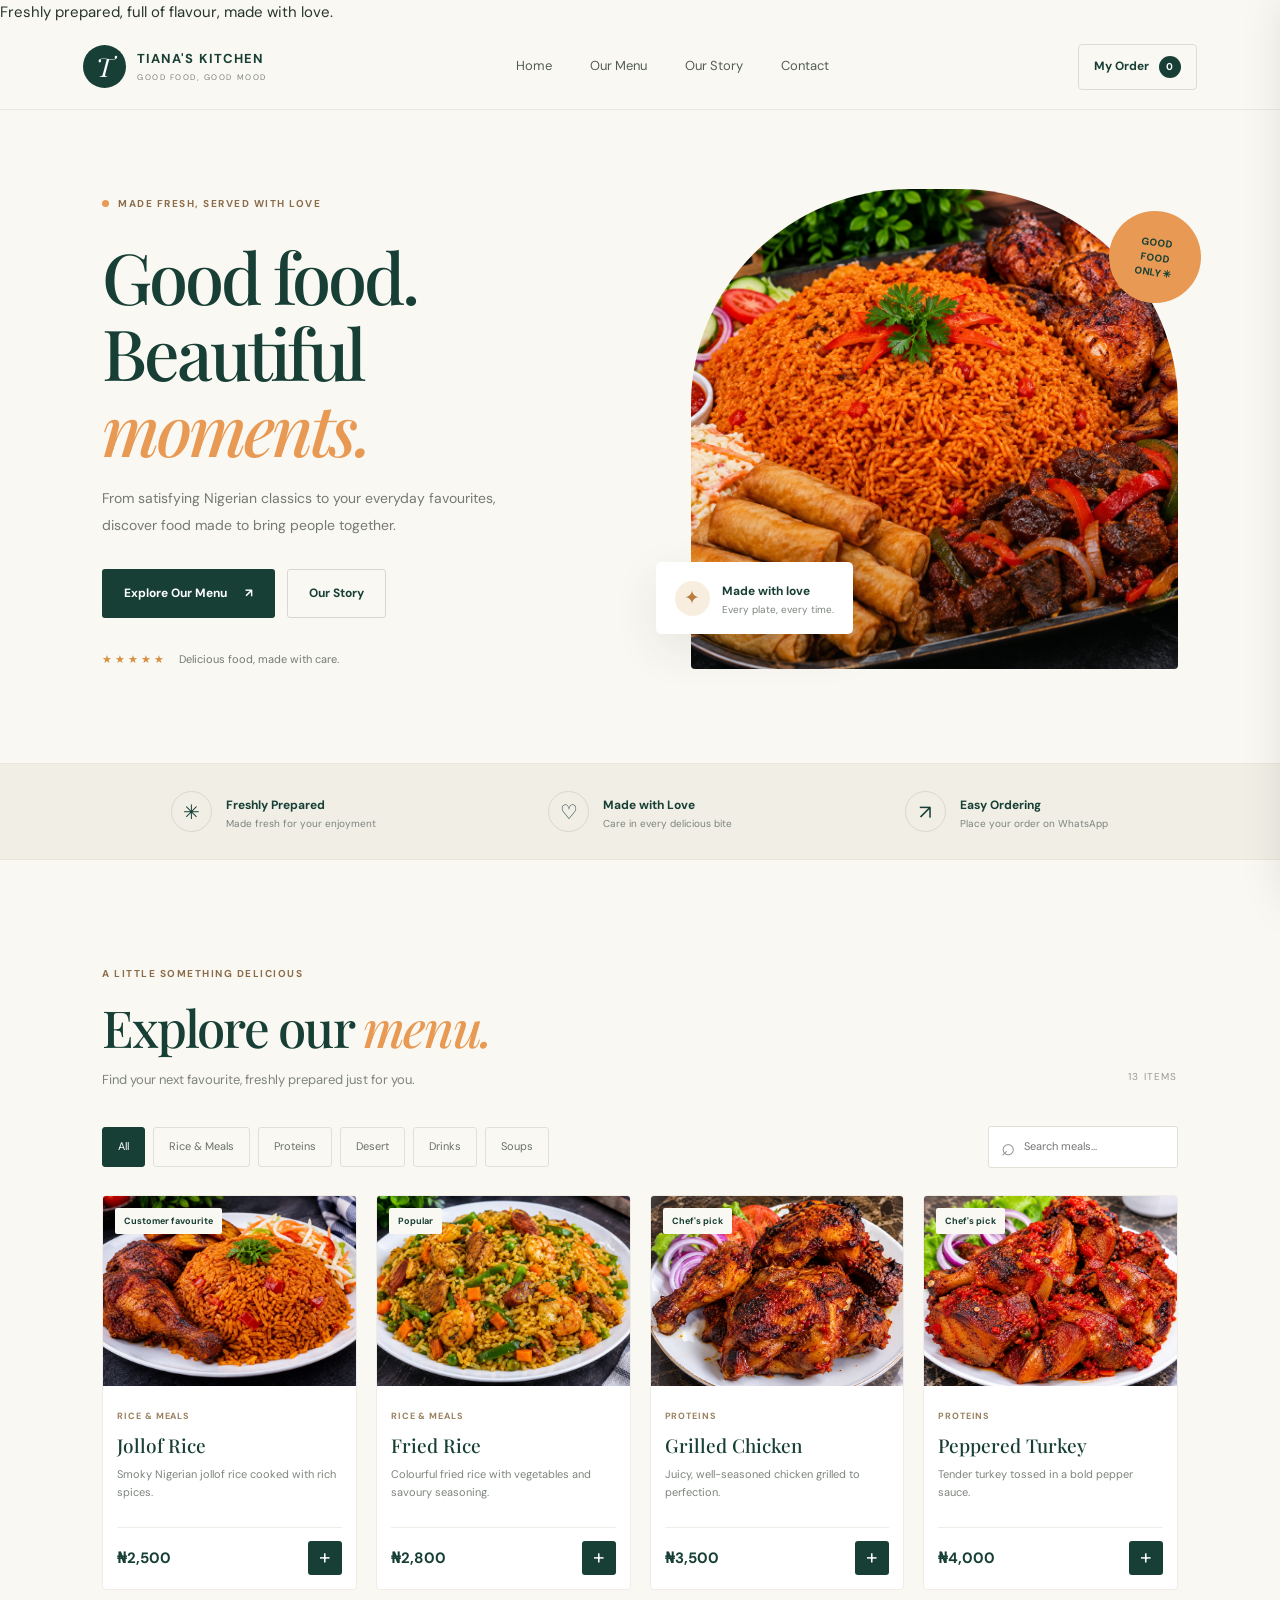
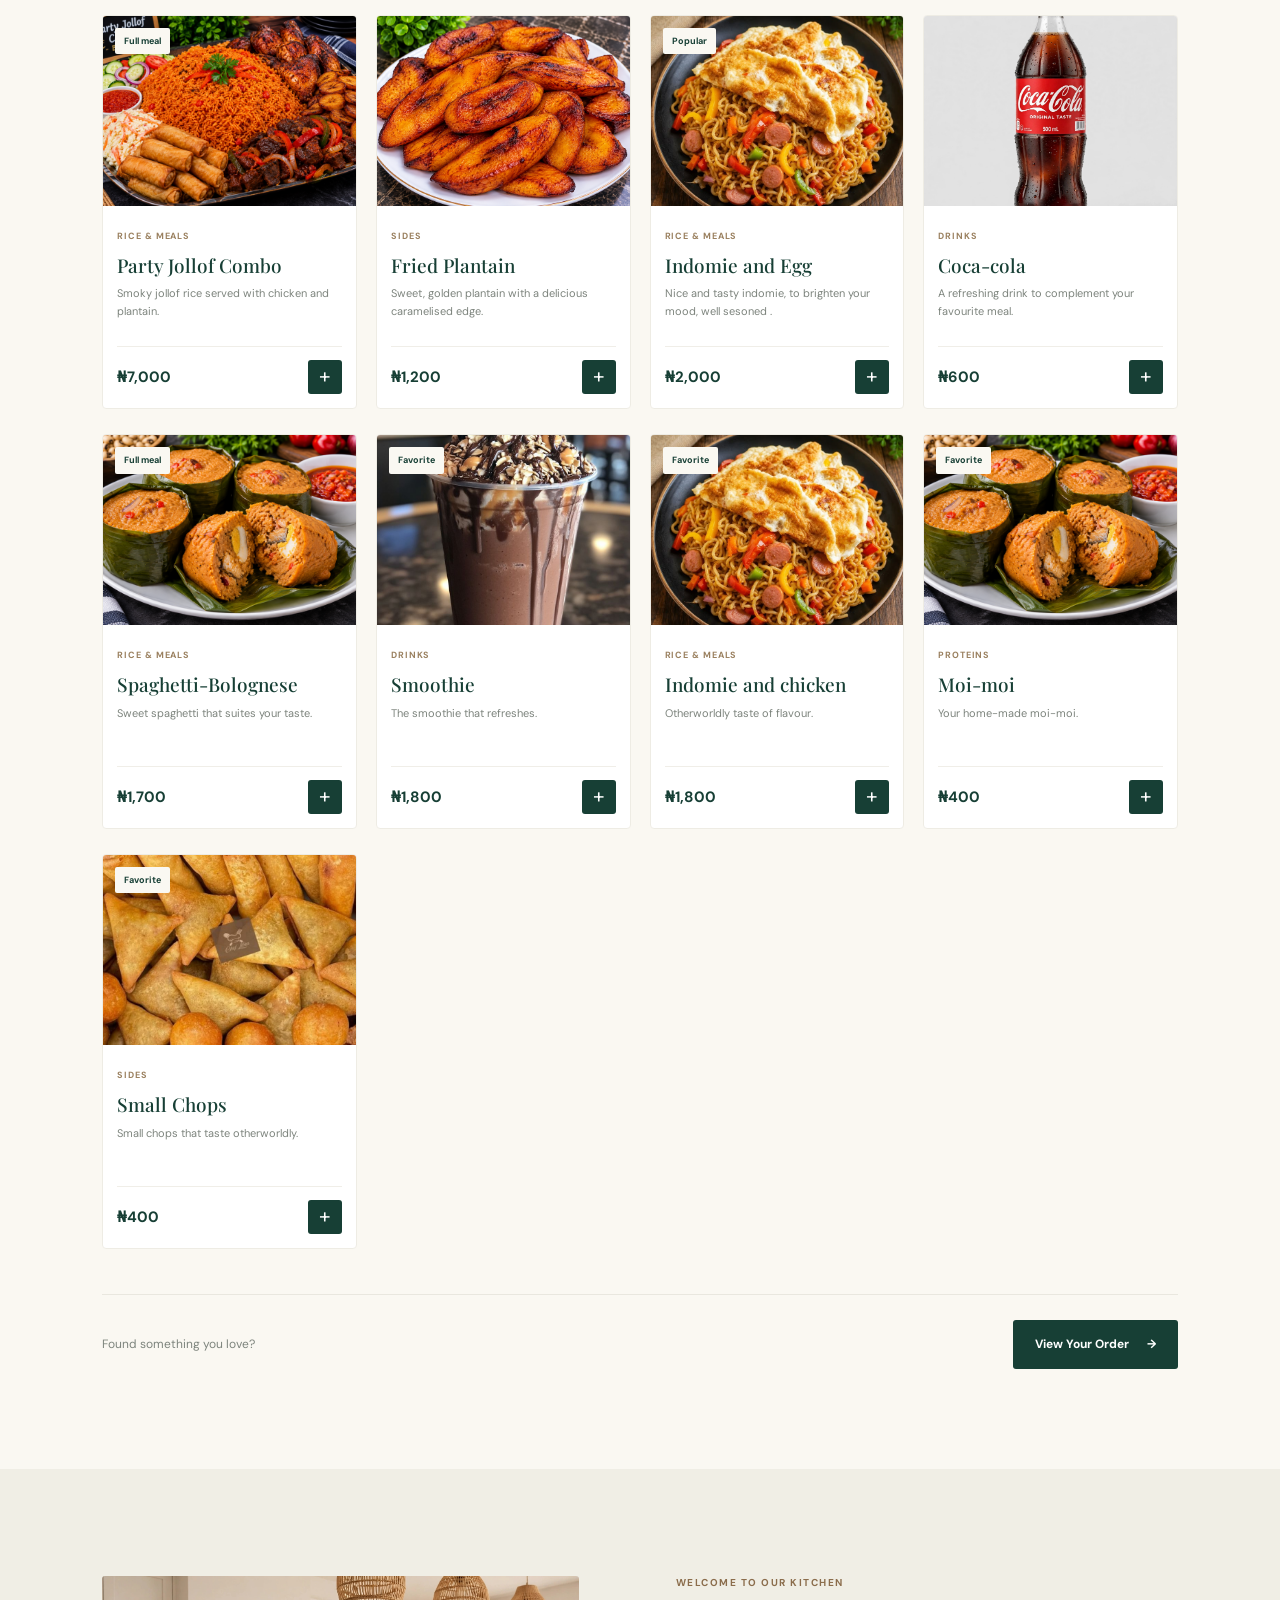
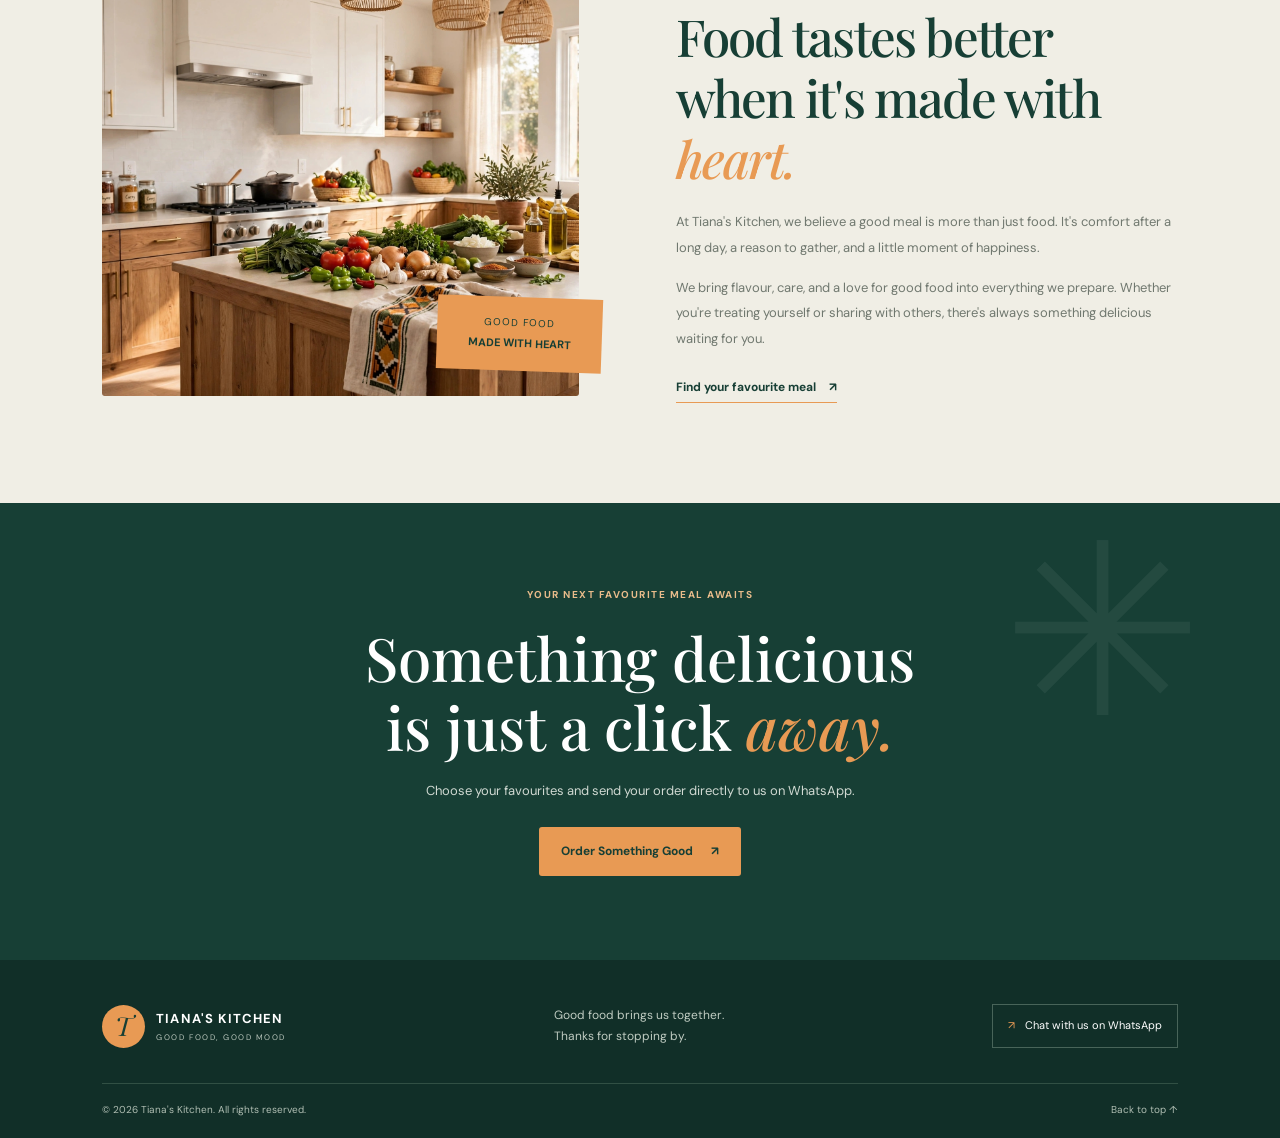
==== commit f8c10c40: "cleaned folders and repaired broken images" ====
--- a/index.html
+++ b/index.html
@@ -15,7 +15,7 @@
 </head>
 <body>
 
-  <!-- Announcennouncement">
+  <!-- Announcennouncement"--->
     Freshly prepared, full of flavour, made with love.
   </div>
 
@@ -80,7 +80,7 @@
 
       <div class="hero-visual">
         <img
-          src="party-jollof-combo.png"
+          src="IMG/party-jollof-combo.png"
           alt="A freshly prepared meal"
           class="hero-image"
         >
@@ -183,7 +183,7 @@
     <section class="story-section section-padding" id="story">
       <div class="story-image-wrap">
         <img
-          src="IMG-20261110-WA9549.jpg"
+          src="IMG/IMG-20261110-WA9549.jpg"
           alt="A warm and welcoming kitchen"
           loading="lazy"
         >
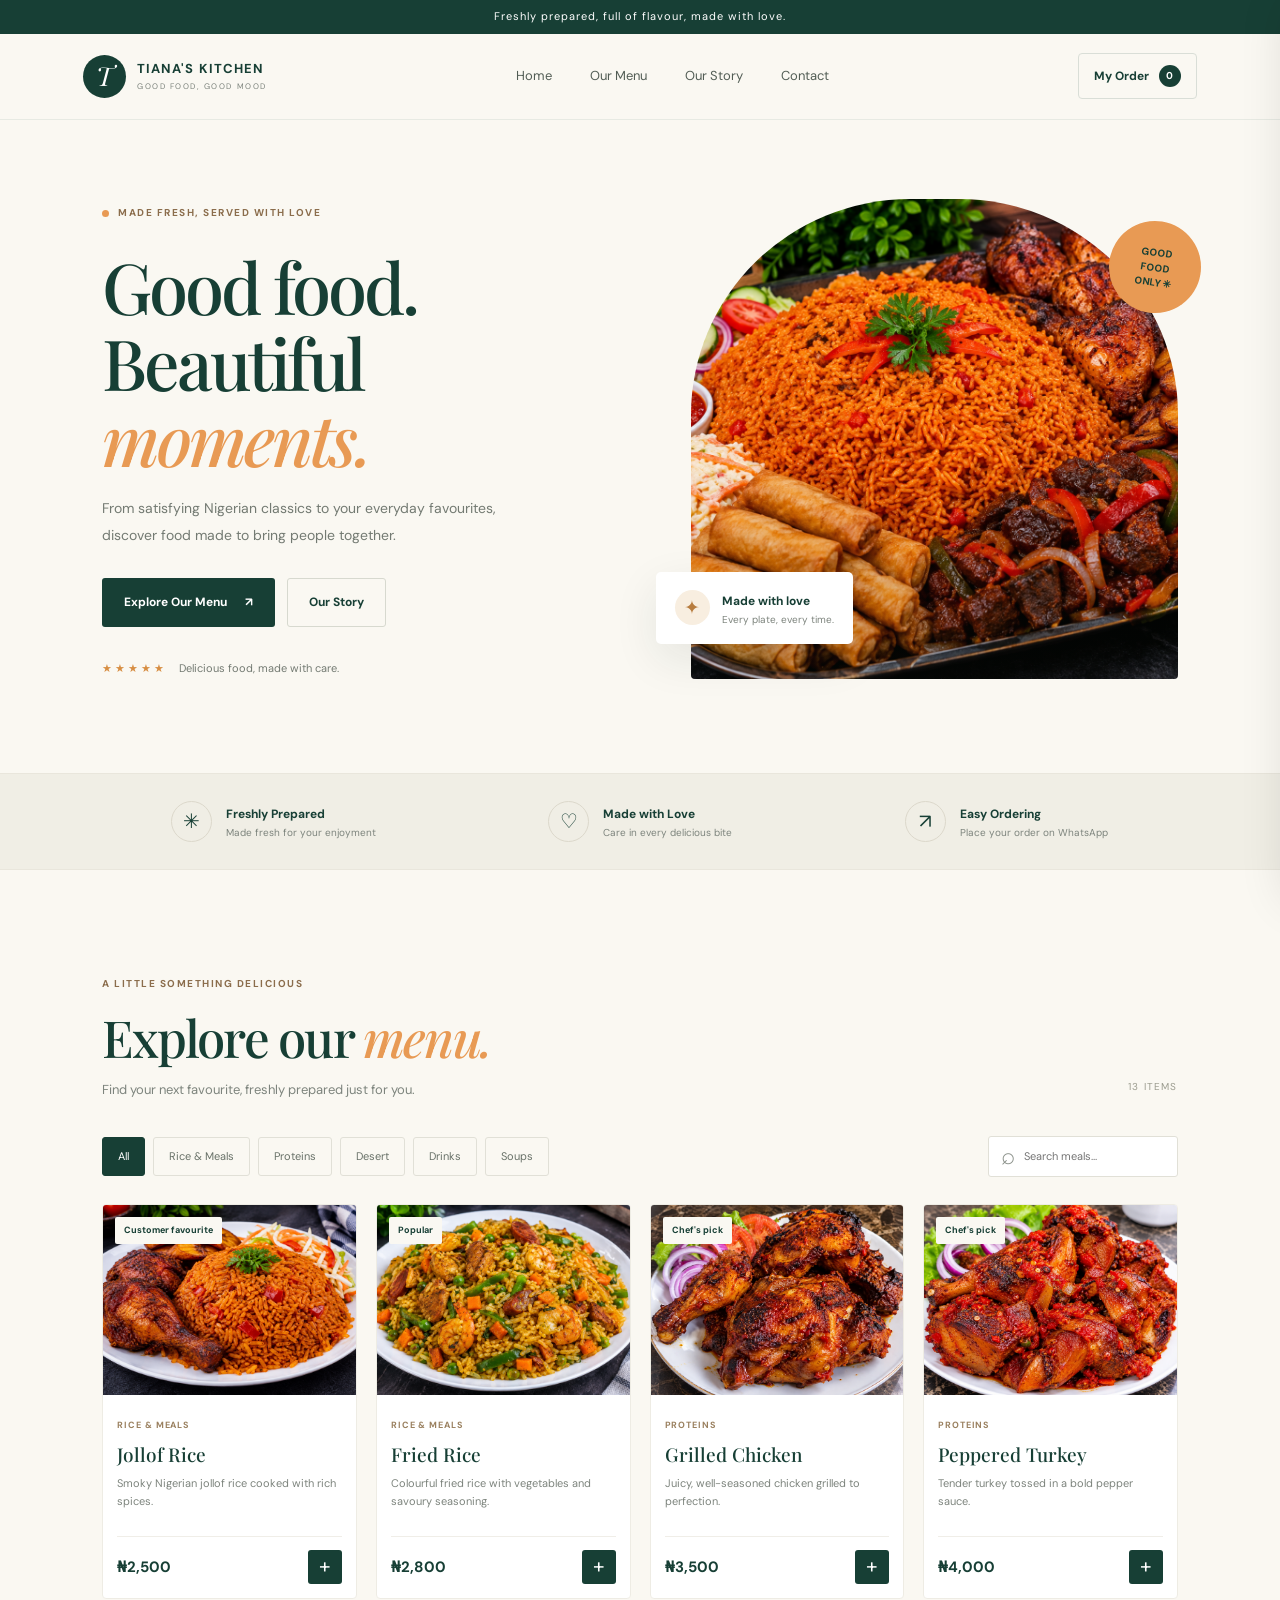
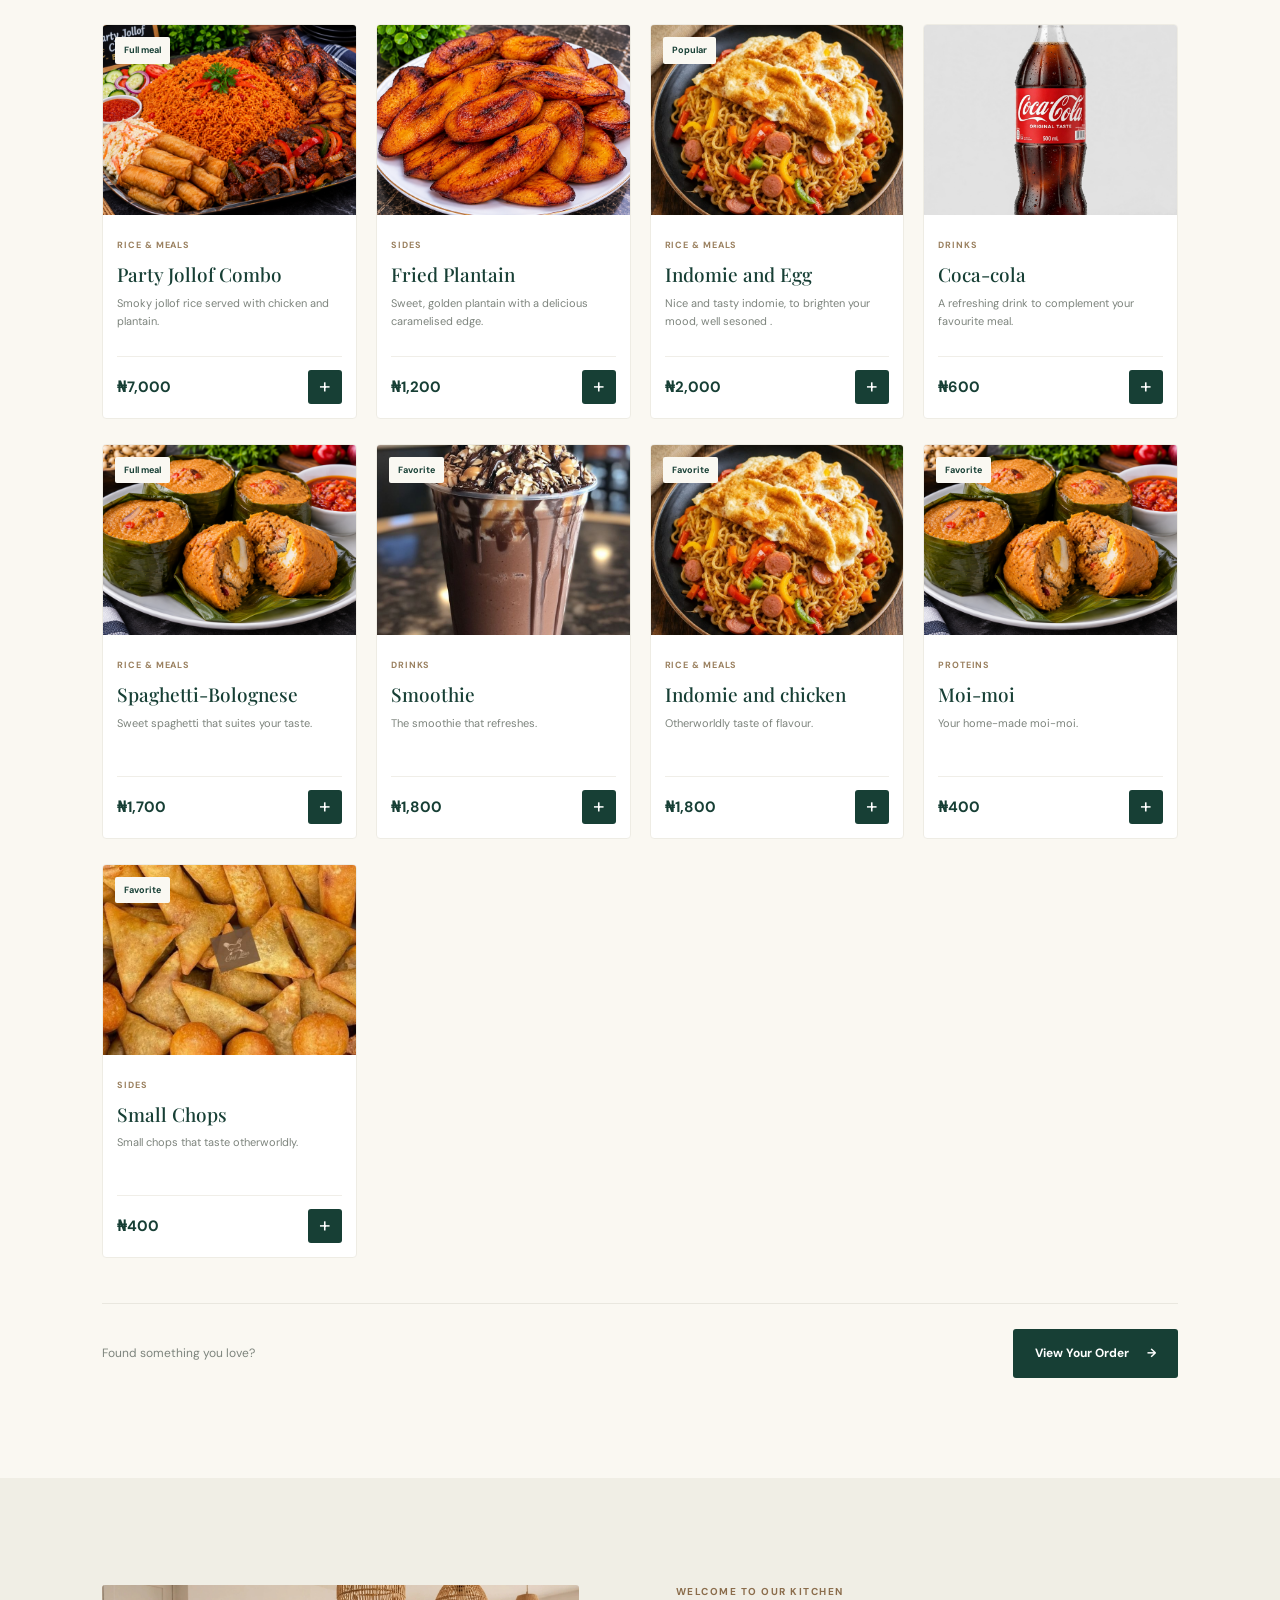
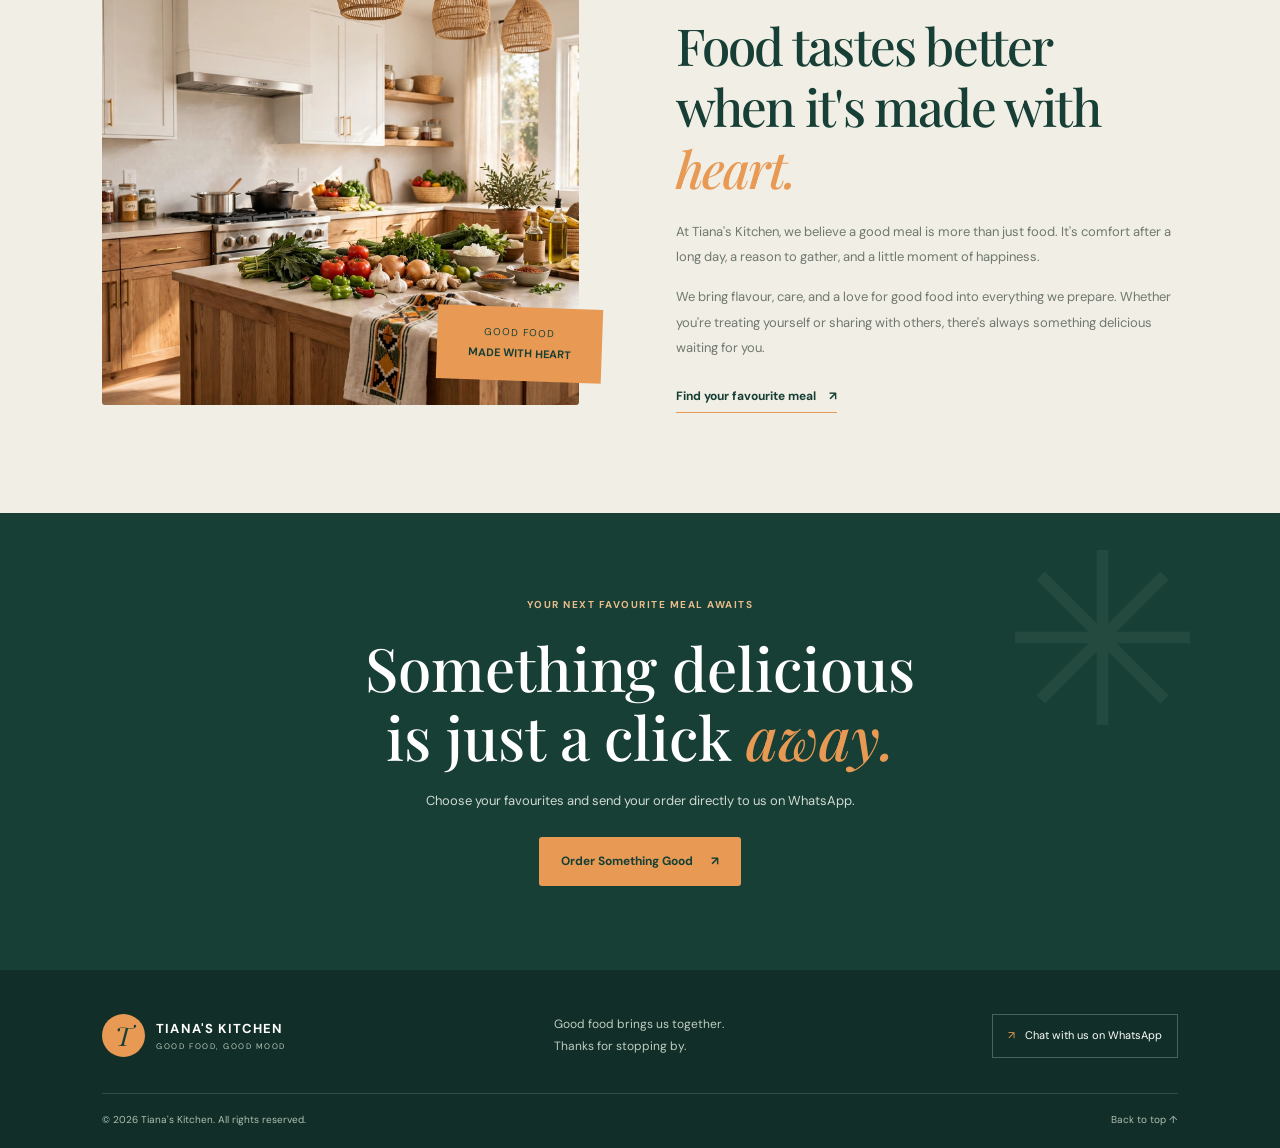
==== commit 63557171: "modified html" ====
--- a/index.html
+++ b/index.html
@@ -7,7 +7,7 @@
   <meta name="theme-color" content="#173f35">
   <meta name="description" content="Discover delicious meals at Tiana's Kitchen. Explore our menu and order your favourites on WhatsApp.">
   <title>Tiana's Kitchen | Good Food, Beautifully Made</title>
-  <link rel="icon" href="FAVICON.jpg">
+  <link rel="icon" href="IMG/FAVICON.jpg">
   <link rel="preconnect" href="https://fonts.googleapis.com">
   <link rel="preconnect" href="https://fonts.gstatic.com" crossorigin>
   <link href="https://fonts.googleapis.com/css2?family=DM+Sans:wght@400;500;600;700&family=Playfair+Display:wght@500;600;700&display=swap" rel="stylesheet">
@@ -15,7 +15,8 @@
 </head>
 <body>
 
-  <!-- Announcennouncement"--->
+  <!-- Announcement"--->
+   <div class="announcement">
     Freshly prepared, full of flavour, made with love.
   </div>
 
